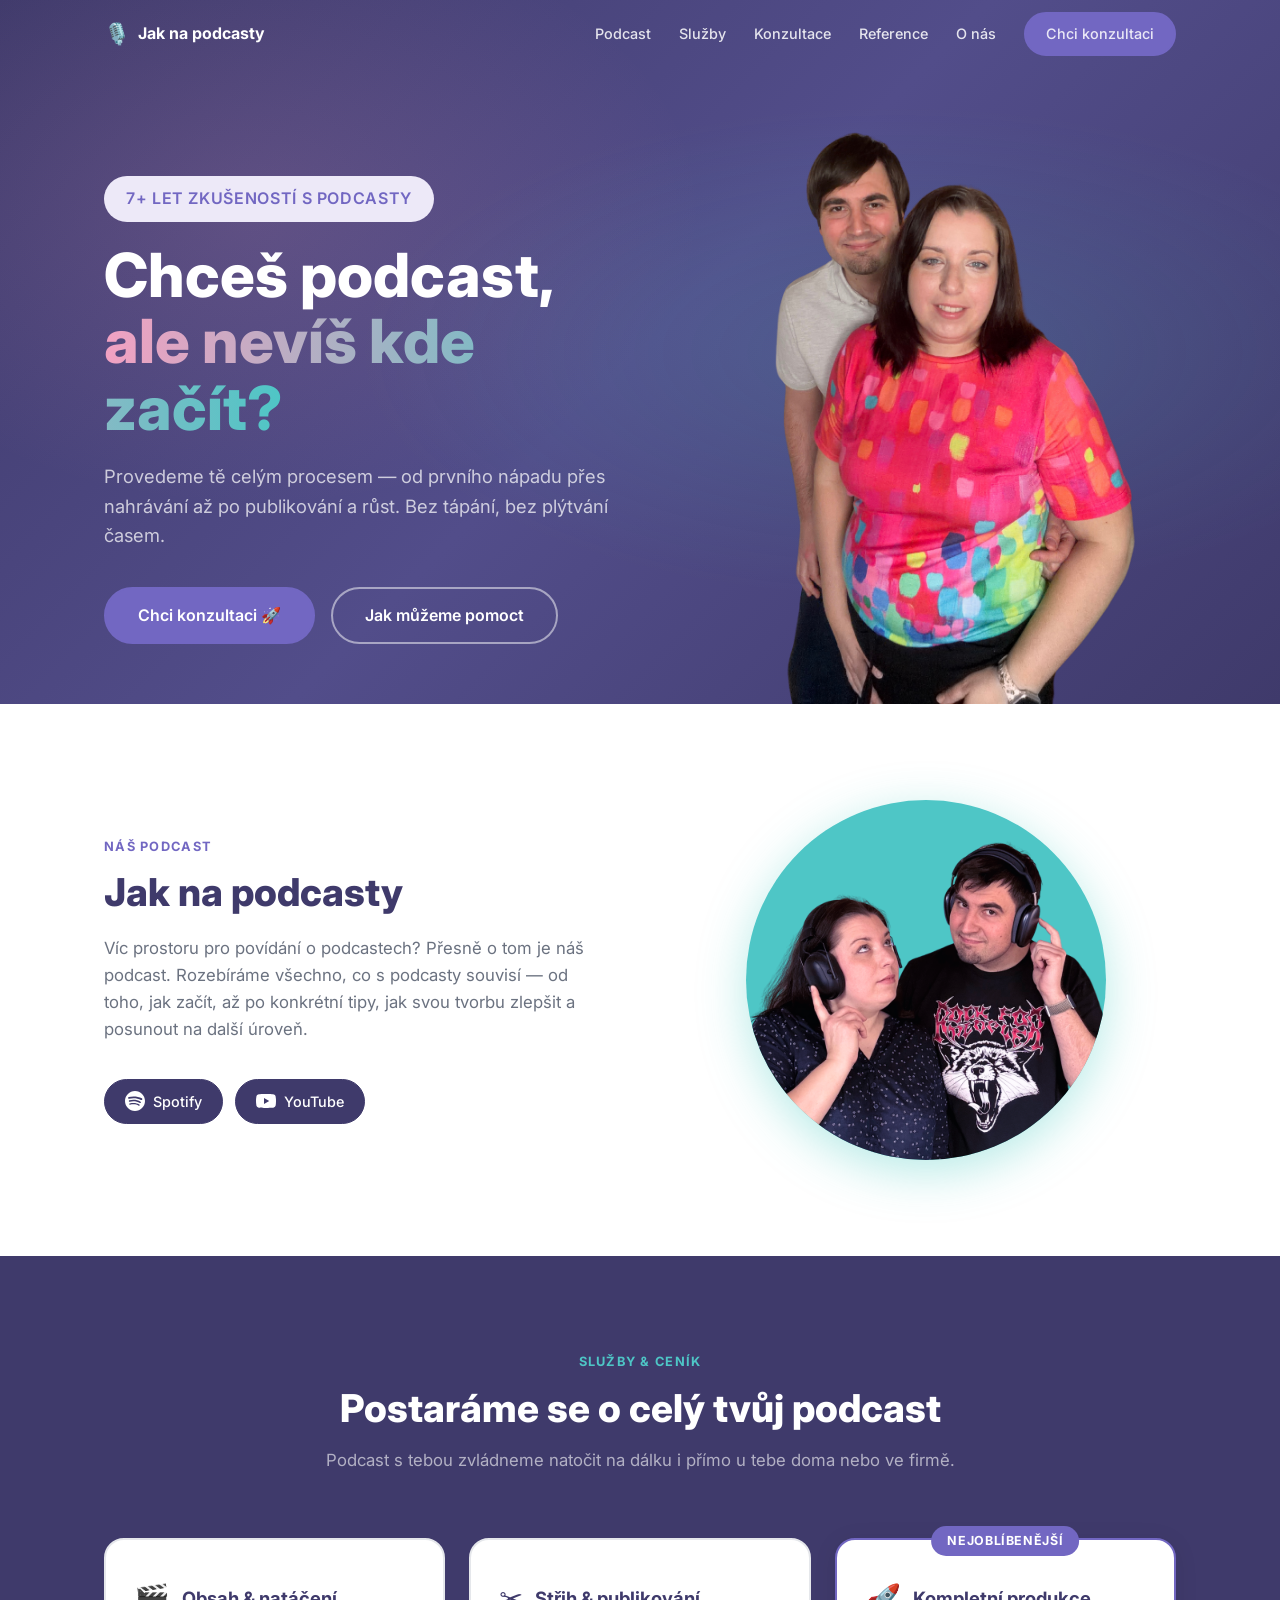
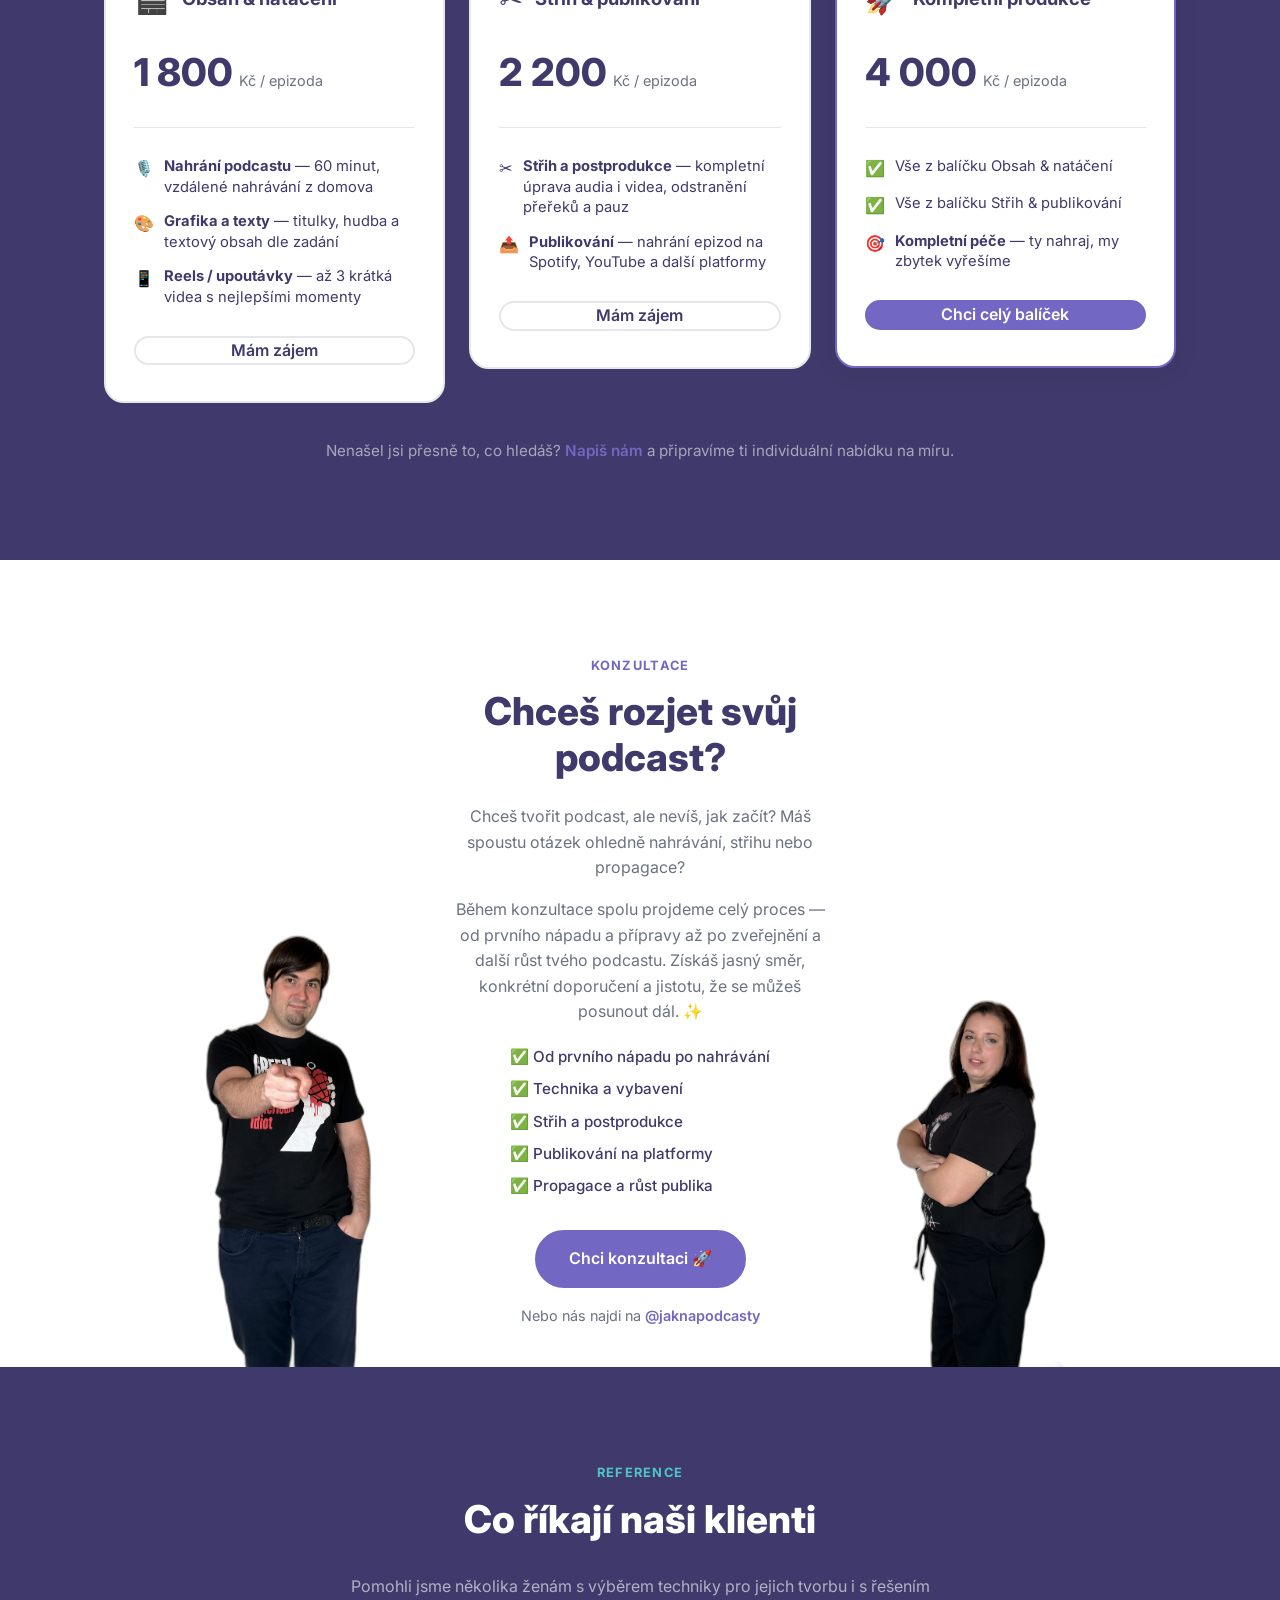
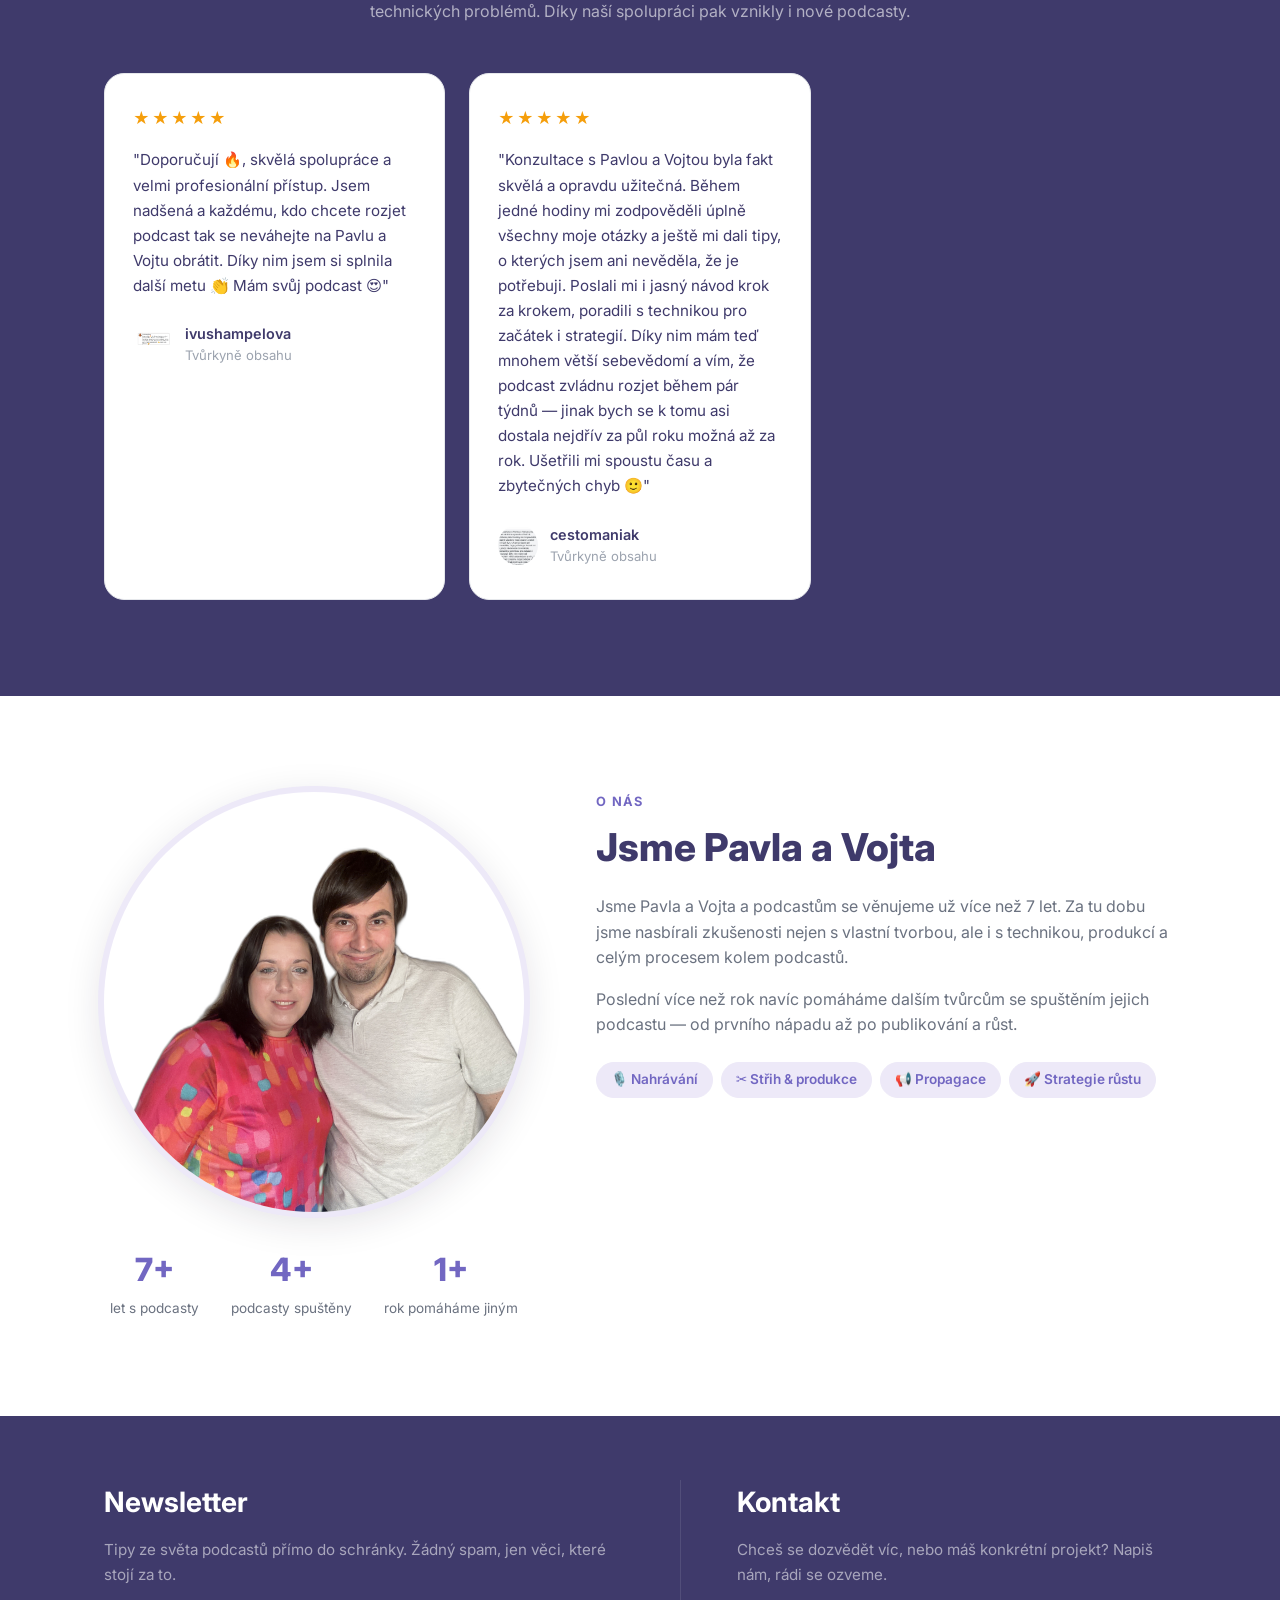
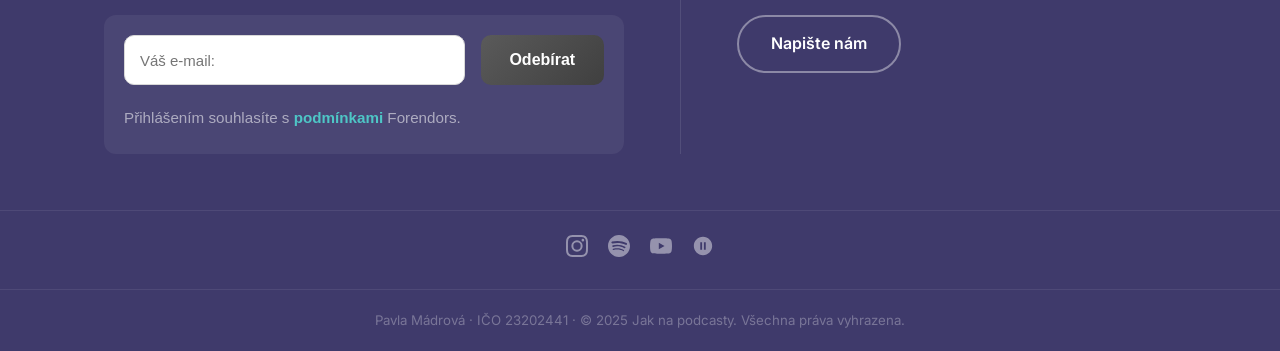
==== konzultace/index.html @ b0922162 "Aktualizace fotek, linků a stylu konzultace sekce - Vyměnit fotky v konzultace a O nás sekcích - Tla" ====
<!DOCTYPE html>
<html lang="cs">
<head>
  <meta charset="UTF-8">
  <meta http-equiv="refresh" content="0; url=/#konzultace">
  <link rel="canonical" href="/#konzultace">
</head>
<body>
  <script>window.location.replace('/#konzultace');</script>
</body>
</html>
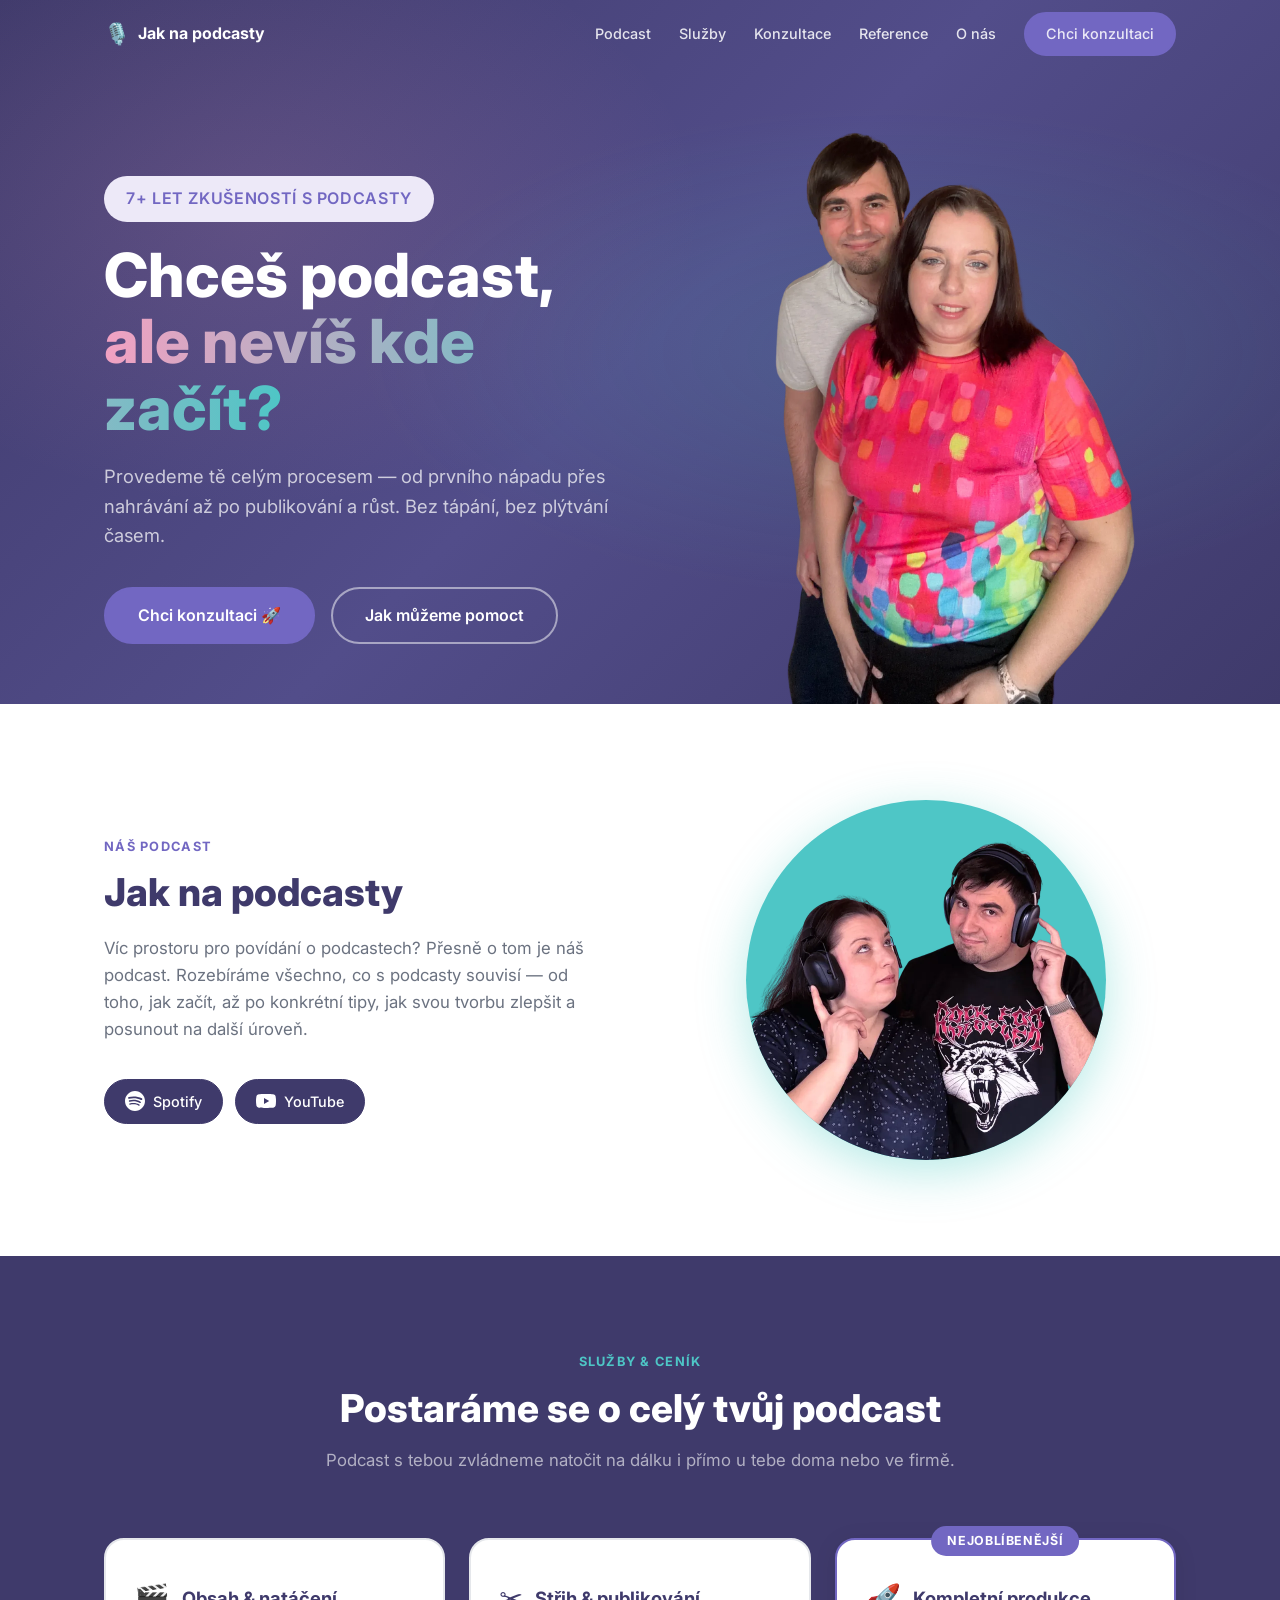
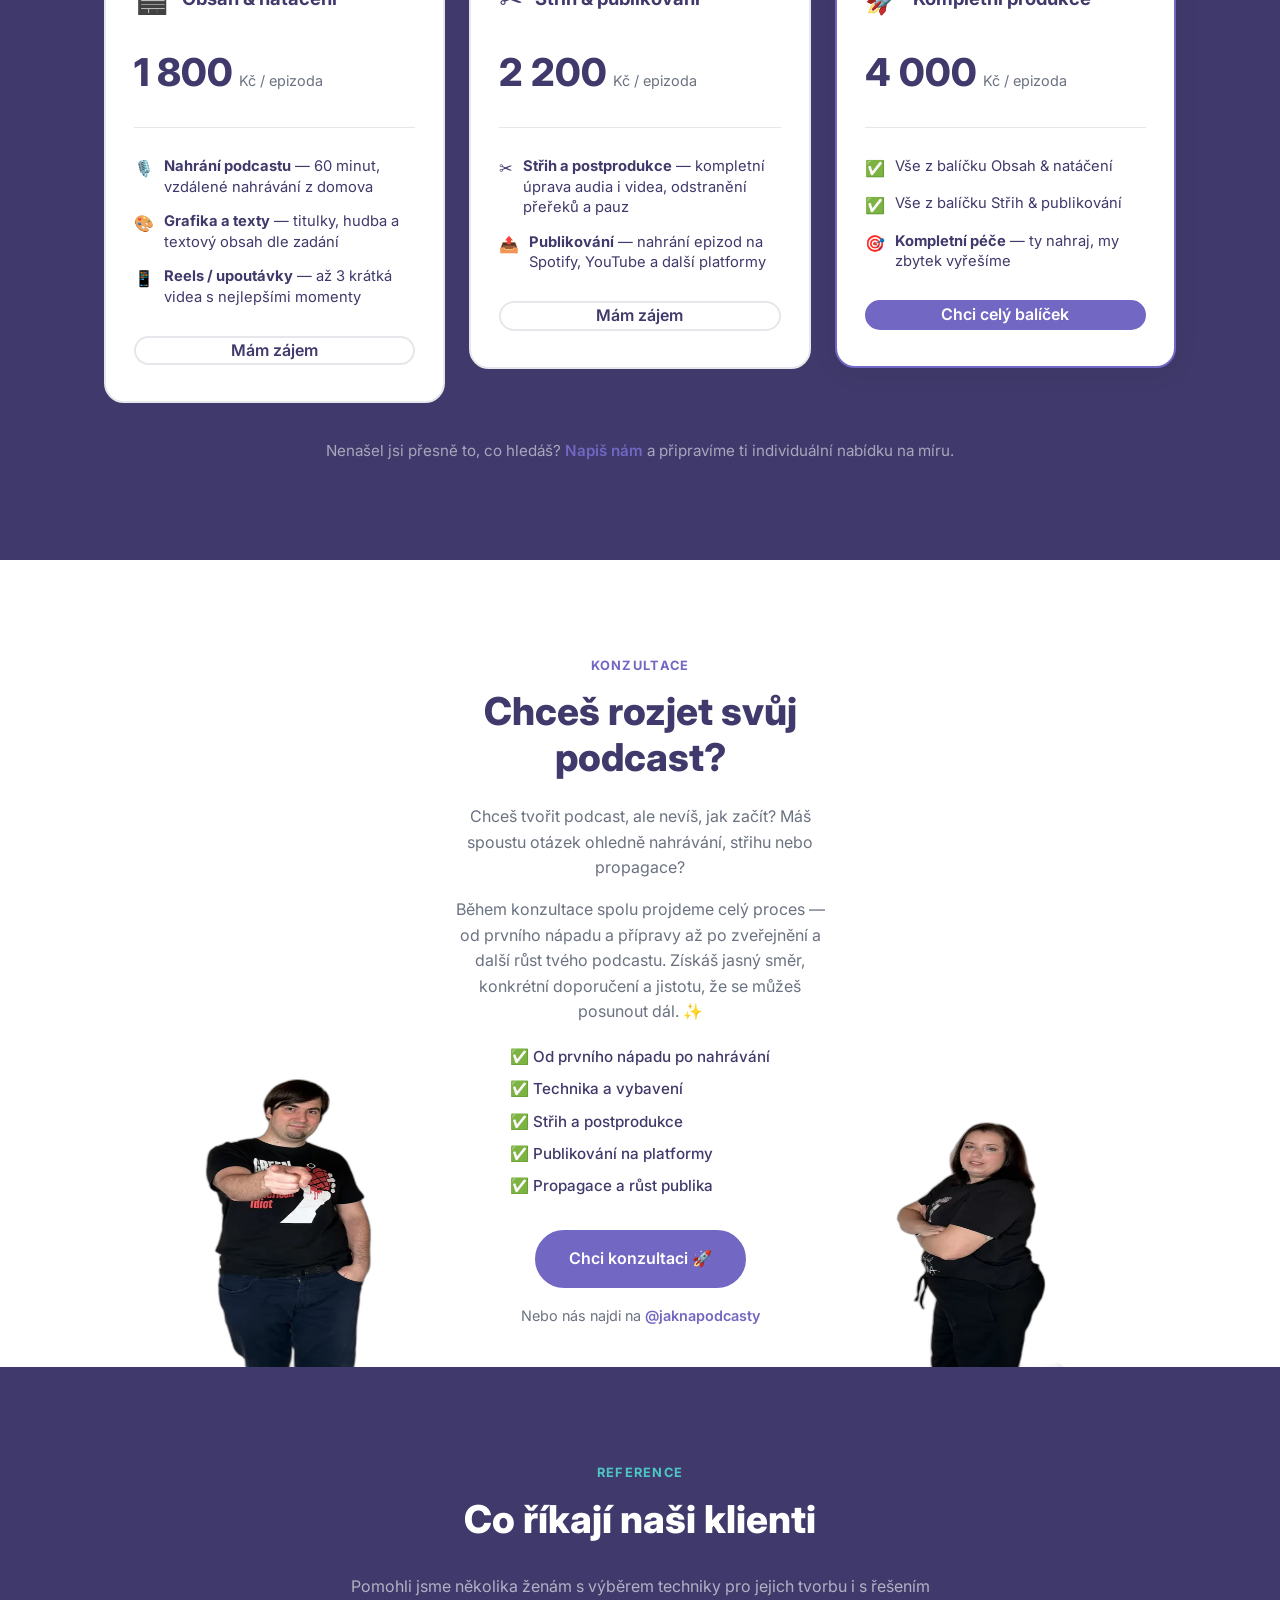
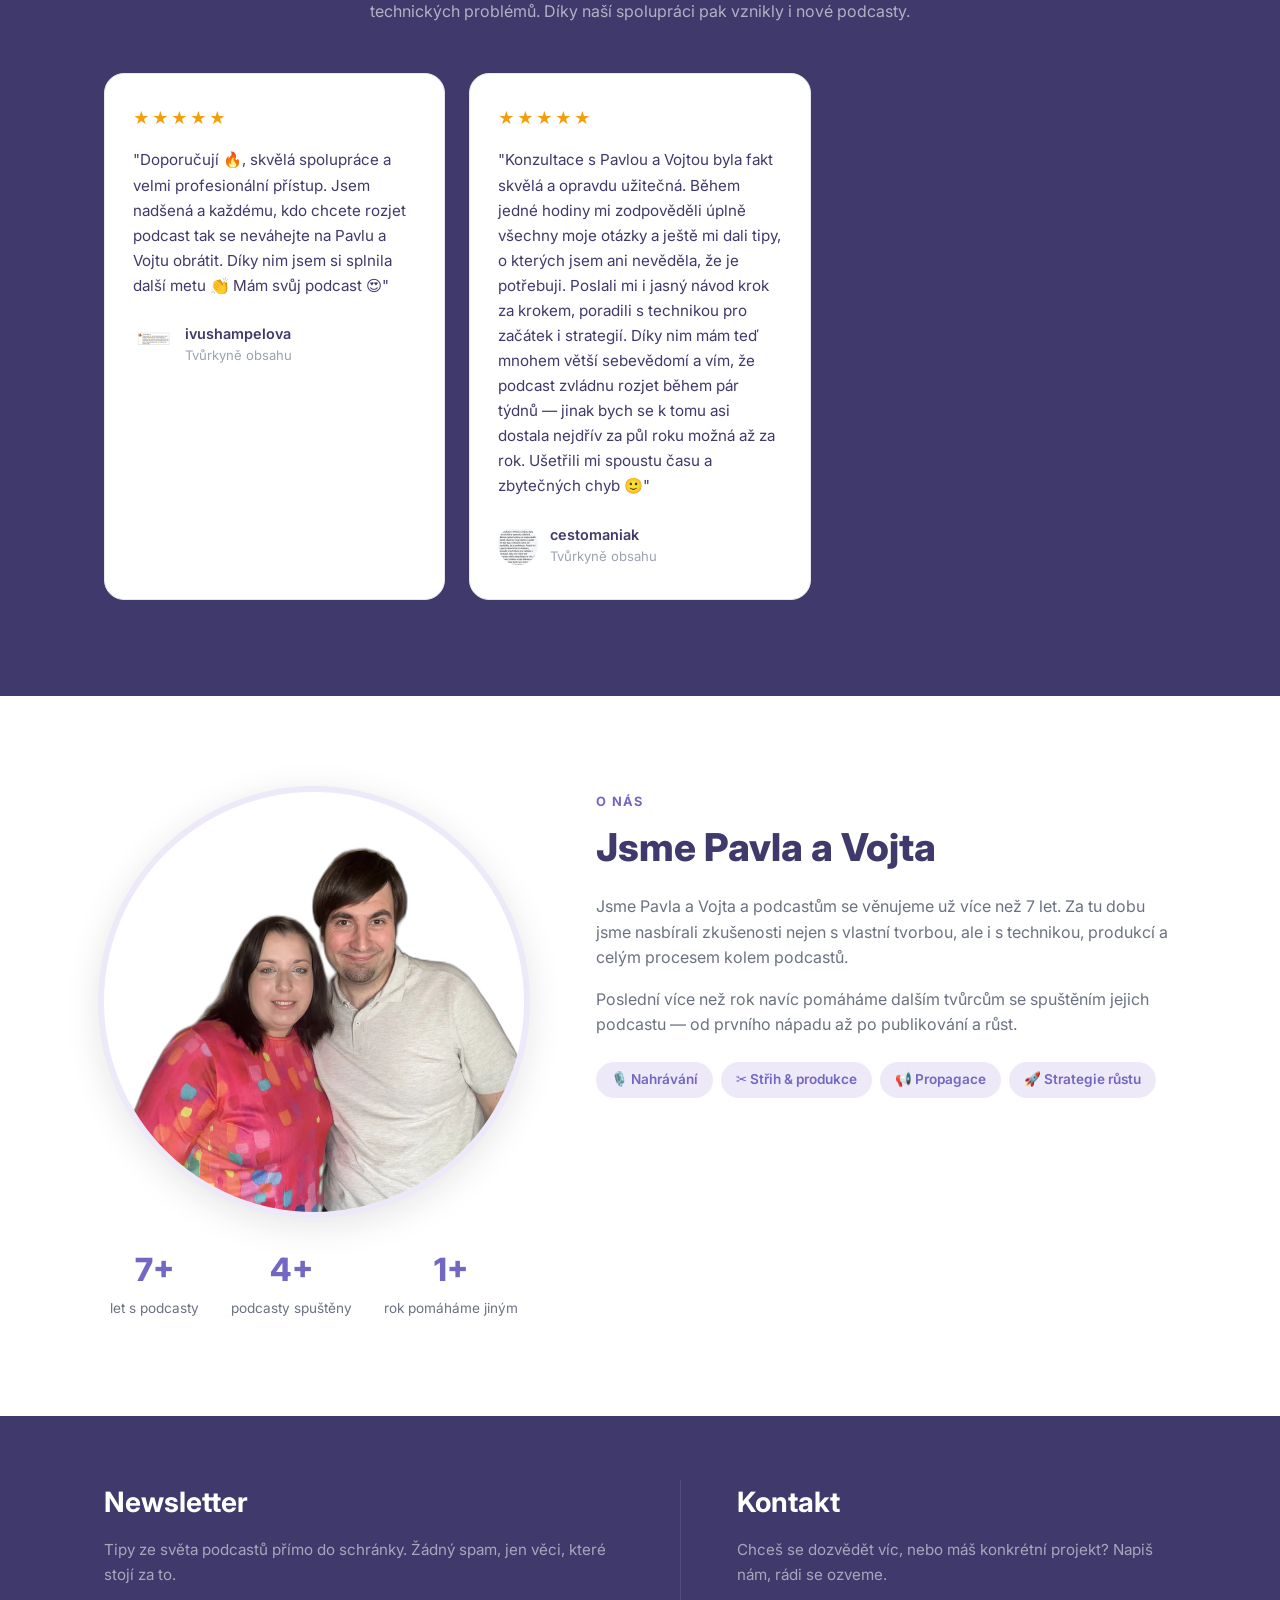
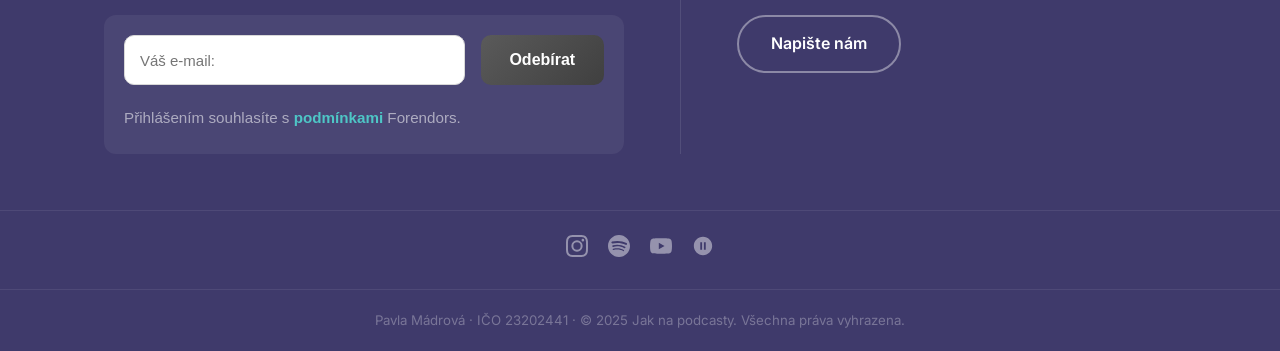
==== commit ec66b456: "SEO optimalizace: OG tagy, JSON-LD, WebP obrázky, favicon, sitemap - Přidány Open Graph a Twitter Ca" ====
--- a/konzultace/index.html
+++ b/konzultace/index.html
@@ -1,9 +1,10 @@
 <!DOCTYPE html>
-<html lang="cs">
+<html lang="cs-CZ">
 <head>
   <meta charset="UTF-8">
-  <meta http-equiv="refresh" content="0; url=/#konzultace">
-  <link rel="canonical" href="/#konzultace">
+  <title>Konzultace – Jak na podcasty</title>
+  <meta name="robots" content="noindex, follow">
+  <meta http-equiv="refresh" content="0; url=https://jaknapodcasty.cz/#konzultace">
 </head>
 <body>
   <script>window.location.replace('/#konzultace');</script>
